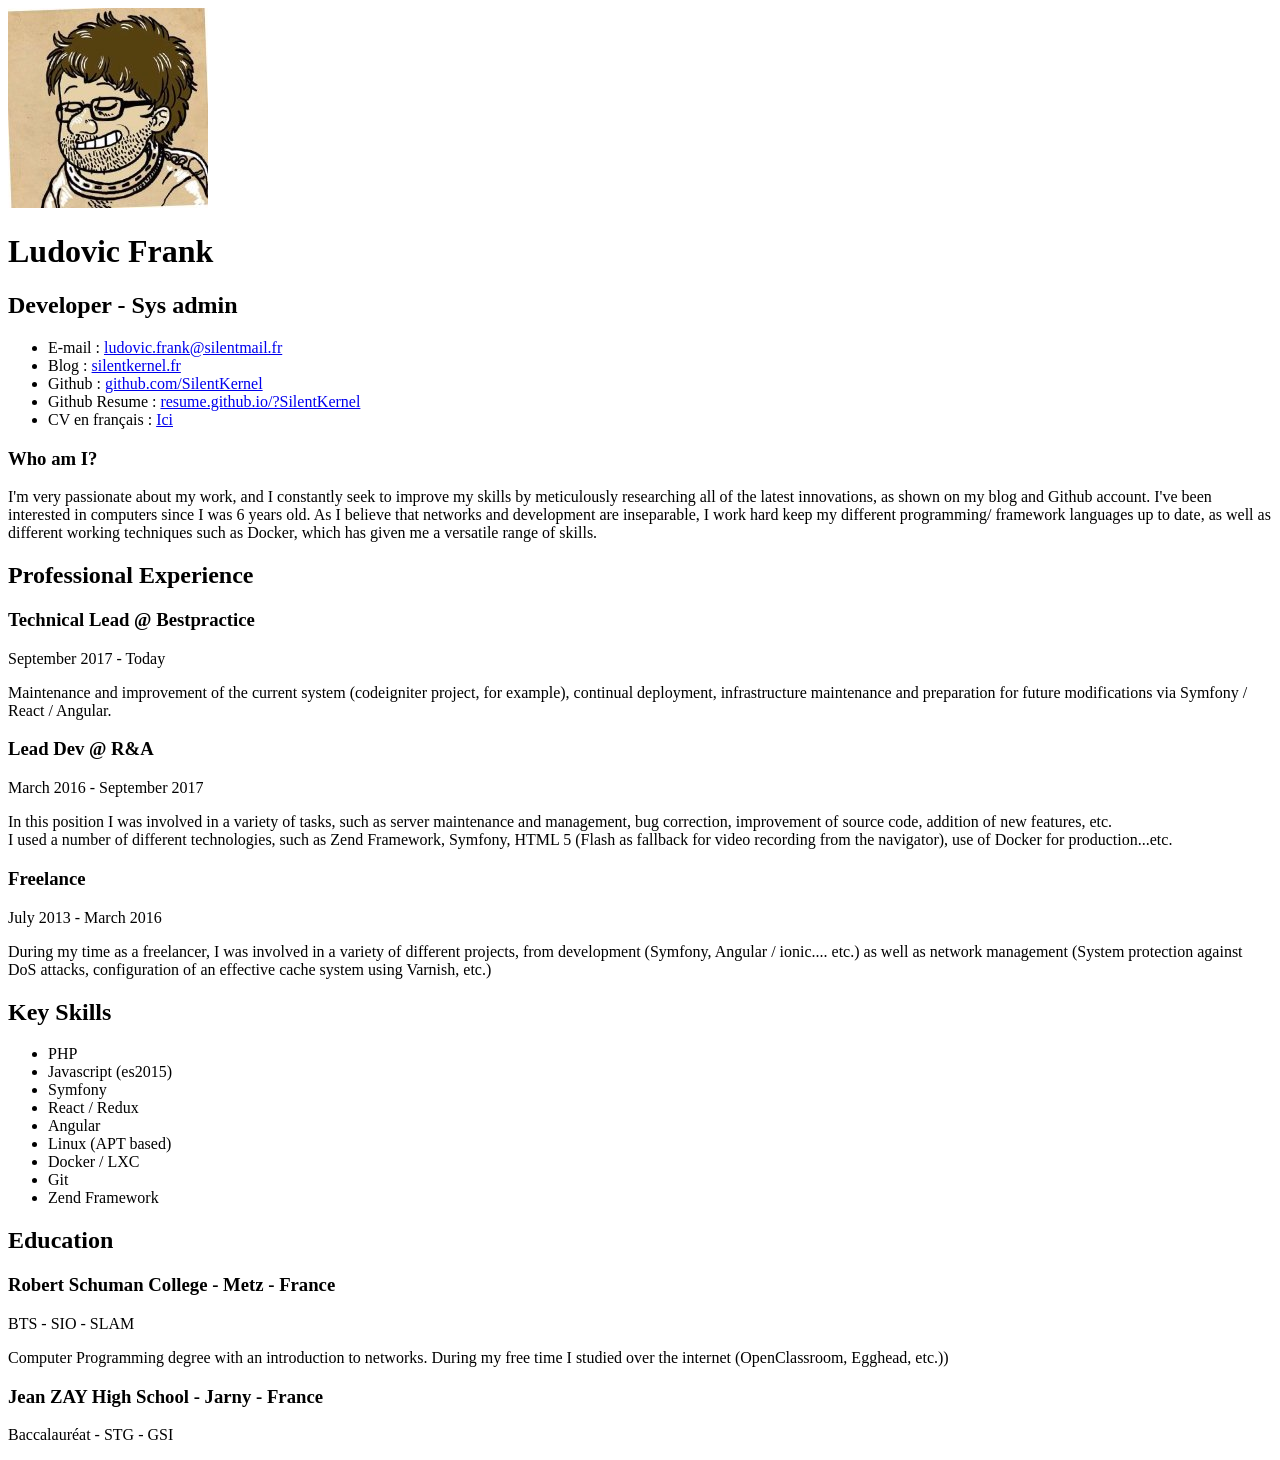
==== html/en.html @ 09b6369c "I uppercase" ====
<!DOCTYPE html>
<html lang="en">
<head>
<title>Ludovic Frank - Resume</title>

<meta name="viewport" content="width=device-width"/>
<meta name="description" content="Le Curriculum Vitae (CV) de Ludovic Frank."/>
<meta charset="UTF-8"> 

<link type="text/css" rel="stylesheet" href="/style.min.css">
<link href='https://fonts.googleapis.com/css?family=Rokkitt:400,700|Lato:400,300' rel='stylesheet' type='text/css'>

<!--[if lt IE 9]>
<script src="//html5shiv.googlecode.com/svn/trunk/html5.js"></script>
<![endif]-->
</head>
<body id="top">
<div id="cv" class="instaFade">
	<div class="mainDetails">
		<div id="headshot" class="quickFade">
			<img src="headshot.jpg" alt="Ludovic Frank" />
		</div>
		
		<div id="name">
			<h1 class="quickFade delayTwo">Ludovic Frank</h1>
			<h2 class="quickFade delayThree">Developer - Sys admin</h2>
		</div>
		
		<div id="contactDetails" class="quickFade delayFour">
			<ul>
				<li>E-mail : <a href="mailto:ludovic.frank@silentmail.fr" target="_blank">ludovic.frank@silentmail.fr</a></li>
				<li>Blog : <a target="_blank" href="https://silentkernel.fr">silentkernel.fr</a></li>
				<li>
					Github 	: <a target="_blank" href="https://github.com/SilentKernel">github.com/SilentKernel</a>
				</li>
				<li>
					Github Resume : <a target="_blank" href="https://resume.github.io/?SilentKernel">resume.github.io/?SilentKernel</a>
				</li>
				<li>
					CV en français : <a href="/">Ici</a>
				</li>
			</ul>
		</div>
		<div class="clear"></div>
	</div>
	
	<div id="mainArea" class="quickFade delayFive">
		<section>
			<article>
				<div class="sectionTitle">
					<h1>Who am I?</h1>
				</div>
				
				<div class="sectionContent">
					<p>
						I'm very passionate about my work, and I constantly seek to improve my skills by meticulously researching all of the latest innovations, as shown on my blog and Github account. I've been interested in computers since I was 6 years old. As I believe that networks and development are inseparable, I work hard keep my different programming/ framework languages up to date, as well as different working techniques such as Docker, which has given me a versatile range of skills.
					</p>
				</div>
			</article>
			<div class="clear"></div>
		</section>
		
		
		<section>
			<div class="sectionTitle">
				<h1>Professional Experience</h1>
			</div>
			
			<div class="sectionContent">
				<article>
					<h3>Technical Lead @ Bestpractice</h2>
					<p class="subDetails">September 2017 - Today</p>
					<p>
						Maintenance and improvement of the current system (codeigniter project, for example), continual deployment, infrastructure maintenance and preparation for future modifications via Symfony / React / Angular.
					</p>
				</article>

				<article>
					<h3>Lead Dev @ R&#38;A</h2>
					<p class="subDetails">March 2016 - September 2017</p>
					<p>In this position I was involved in a variety of tasks, such as server maintenance and management, bug correction, improvement of source code, addition of new features, etc.<br/>
					I used a number of different technologies, such as Zend Framework, Symfony, HTML 5 (Flash as fallback for video recording from the navigator), use of Docker for production...etc.
					</p>
				</article>
				
				<article>
					<h3>Freelance</h3>
					<p class="subDetails">July 2013 - March 2016</p>
					<p>During my time as a freelancer, I was involved in a variety of different projects, from development (Symfony, Angular / ionic.... etc.) as well as network management (System protection against DoS attacks, configuration of an effective cache system using Varnish, etc.)</p>
				</article>
				
			</div>
			<div class="clear"></div>
		</section>
		
		
		<section>
			<div class="sectionTitle">
				<h1>Key Skills</h1>
			</div>
			
			<div class="sectionContent">
				<ul class="keySkills">
					<li>PHP</li>
					<li>Javascript (es2015)</li>
					<li>Symfony</li>
					<li>React / Redux</li>
					<li>Angular</li>
					<li>Linux (APT based)</li>
					<li>Docker / LXC</li>
					<li>Git</li>
					<li>Zend Framework</li>
				</ul>
			</div>
			<div class="clear"></div>
		</section>
		
		
		<section>
			<div class="sectionTitle">
				<h1>Education</h1>
			</div>
			
			<div class="sectionContent">
				<article>
					<h3>Robert Schuman College - Metz - France</h2>
					<p class="subDetails">BTS - SIO - SLAM</p>
					<p>Computer Programming degree with an introduction to networks. During my free time I studied over the internet (OpenClassroom, Egghead, etc.))</p>
				</article>
				
				<article>
					<h3>Jean ZAY High School - Jarny - France</h2>
					<p class="subDetails">Baccalauréat - STG - GSI</p>
				</article>
			</div>
			<div class="clear"></div>
		</section>
		
	</div>
</div>
<script async src="https://www.googletagmanager.com/gtag/js?id=UA-101511683-2"></script>
<!-- Piwik -->
<script type="text/javascript">
  var _paq = _paq || [];
  /* tracker methods like "setCustomDimension" should be called before "trackPageView" */
  _paq.push(['trackPageView']);
  _paq.push(['enableLinkTracking']);
  (function() {
    var u="//piwik.silentkernel.fr/";
    _paq.push(['setTrackerUrl', u+'piwik.php']);
    _paq.push(['setSiteId', '2']);
    var d=document, g=d.createElement('script'), s=d.getElementsByTagName('script')[0];
    g.type='text/javascript'; g.async=true; g.defer=true; g.src=u+'piwik.js'; s.parentNode.insertBefore(g,s);
  })();
</script>
<!-- End Piwik Code -->
<script>
  window.dataLayer = window.dataLayer || [];
  function gtag(){dataLayer.push(arguments)};
  gtag('js', new Date());

  gtag('config', 'UA-101511683-2');
</script>
</body>
</html>
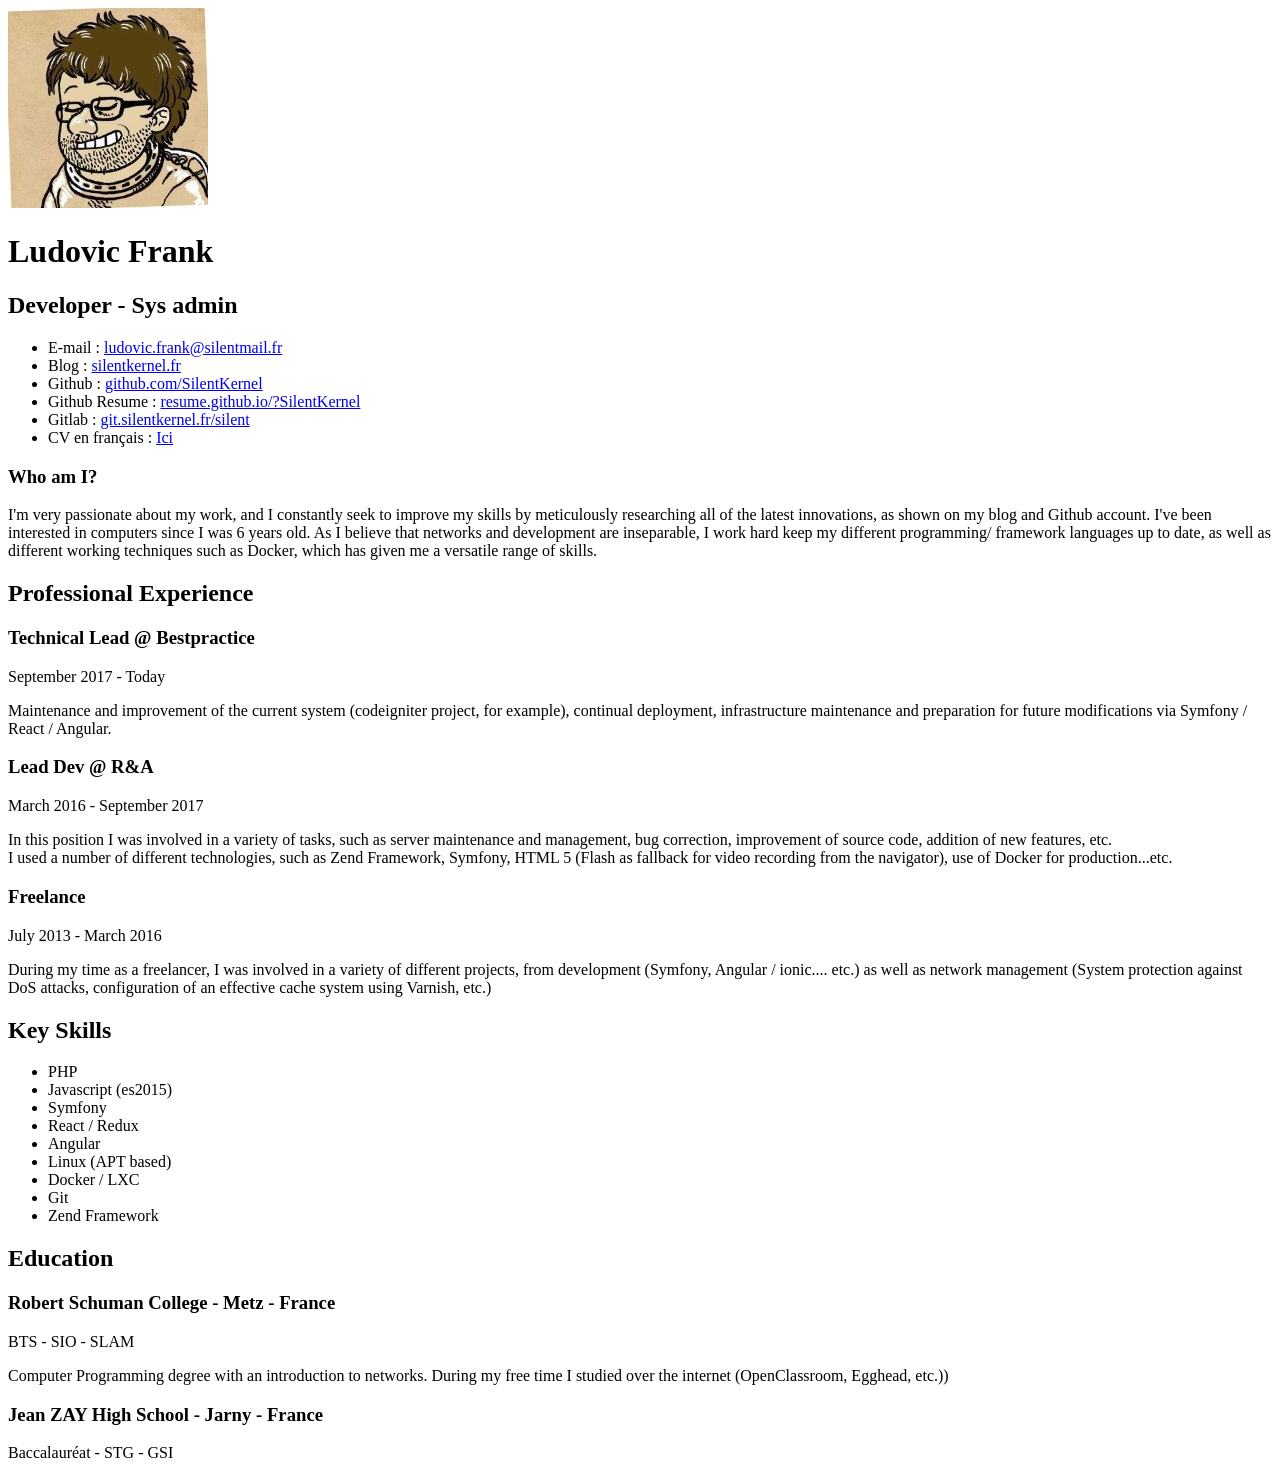
==== commit 4946ca9d: "Updated gitlab URL" ====
--- a/html/en.html
+++ b/html/en.html
@@ -1,165 +1,161 @@
-<!DOCTYPE html>
-<html lang="en">
-<head>
-<title>Ludovic Frank - Resume</title>
-
-<meta name="viewport" content="width=device-width"/>
-<meta name="description" content="Le Curriculum Vitae (CV) de Ludovic Frank."/>
-<meta charset="UTF-8"> 
-
-<link type="text/css" rel="stylesheet" href="/style.min.css">
-<link href='https://fonts.googleapis.com/css?family=Rokkitt:400,700|Lato:400,300' rel='stylesheet' type='text/css'>
-
-<!--[if lt IE 9]>
-<script src="//html5shiv.googlecode.com/svn/trunk/html5.js"></script>
-<![endif]-->
-</head>
-<body id="top">
-<div id="cv" class="instaFade">
-	<div class="mainDetails">
-		<div id="headshot" class="quickFade">
-			<img src="headshot.jpg" alt="Ludovic Frank" />
-		</div>
-		
-		<div id="name">
-			<h1 class="quickFade delayTwo">Ludovic Frank</h1>
-			<h2 class="quickFade delayThree">Developer - Sys admin</h2>
-		</div>
-		
-		<div id="contactDetails" class="quickFade delayFour">
-			<ul>
-				<li>E-mail : <a href="mailto:ludovic.frank@silentmail.fr" target="_blank">ludovic.frank@silentmail.fr</a></li>
-				<li>Blog : <a target="_blank" href="https://silentkernel.fr">silentkernel.fr</a></li>
-				<li>
-					Github 	: <a target="_blank" href="https://github.com/SilentKernel">github.com/SilentKernel</a>
-				</li>
-				<li>
-					Github Resume : <a target="_blank" href="https://resume.github.io/?SilentKernel">resume.github.io/?SilentKernel</a>
-				</li>
-				<li>
-					CV en français : <a href="/">Ici</a>
-				</li>
-			</ul>
-		</div>
-		<div class="clear"></div>
-	</div>
-	
-	<div id="mainArea" class="quickFade delayFive">
-		<section>
-			<article>
-				<div class="sectionTitle">
-					<h1>Who am I?</h1>
-				</div>
-				
-				<div class="sectionContent">
-					<p>
-						I'm very passionate about my work, and I constantly seek to improve my skills by meticulously researching all of the latest innovations, as shown on my blog and Github account. I've been interested in computers since I was 6 years old. As I believe that networks and development are inseparable, I work hard keep my different programming/ framework languages up to date, as well as different working techniques such as Docker, which has given me a versatile range of skills.
-					</p>
-				</div>
-			</article>
-			<div class="clear"></div>
-		</section>
-		
-		
-		<section>
-			<div class="sectionTitle">
-				<h1>Professional Experience</h1>
-			</div>
-			
-			<div class="sectionContent">
-				<article>
-					<h3>Technical Lead @ Bestpractice</h2>
-					<p class="subDetails">September 2017 - Today</p>
-					<p>
-						Maintenance and improvement of the current system (codeigniter project, for example), continual deployment, infrastructure maintenance and preparation for future modifications via Symfony / React / Angular.
-					</p>
-				</article>
-
-				<article>
-					<h3>Lead Dev @ R&#38;A</h2>
-					<p class="subDetails">March 2016 - September 2017</p>
-					<p>In this position I was involved in a variety of tasks, such as server maintenance and management, bug correction, improvement of source code, addition of new features, etc.<br/>
-					I used a number of different technologies, such as Zend Framework, Symfony, HTML 5 (Flash as fallback for video recording from the navigator), use of Docker for production...etc.
-					</p>
-				</article>
-				
-				<article>
-					<h3>Freelance</h3>
-					<p class="subDetails">July 2013 - March 2016</p>
-					<p>During my time as a freelancer, I was involved in a variety of different projects, from development (Symfony, Angular / ionic.... etc.) as well as network management (System protection against DoS attacks, configuration of an effective cache system using Varnish, etc.)</p>
-				</article>
-				
-			</div>
-			<div class="clear"></div>
-		</section>
-		
-		
-		<section>
-			<div class="sectionTitle">
-				<h1>Key Skills</h1>
-			</div>
-			
-			<div class="sectionContent">
-				<ul class="keySkills">
-					<li>PHP</li>
-					<li>Javascript (es2015)</li>
-					<li>Symfony</li>
-					<li>React / Redux</li>
-					<li>Angular</li>
-					<li>Linux (APT based)</li>
-					<li>Docker / LXC</li>
-					<li>Git</li>
-					<li>Zend Framework</li>
-				</ul>
-			</div>
-			<div class="clear"></div>
-		</section>
-		
-		
-		<section>
-			<div class="sectionTitle">
-				<h1>Education</h1>
-			</div>
-			
-			<div class="sectionContent">
-				<article>
-					<h3>Robert Schuman College - Metz - France</h2>
-					<p class="subDetails">BTS - SIO - SLAM</p>
-					<p>Computer Programming degree with an introduction to networks. During my free time I studied over the internet (OpenClassroom, Egghead, etc.))</p>
-				</article>
-				
-				<article>
-					<h3>Jean ZAY High School - Jarny - France</h2>
-					<p class="subDetails">Baccalauréat - STG - GSI</p>
-				</article>
-			</div>
-			<div class="clear"></div>
-		</section>
-		
-	</div>
-</div>
-<script async src="https://www.googletagmanager.com/gtag/js?id=UA-101511683-2"></script>
-<!-- Piwik -->
-<script type="text/javascript">
-  var _paq = _paq || [];
-  /* tracker methods like "setCustomDimension" should be called before "trackPageView" */
-  _paq.push(['trackPageView']);
-  _paq.push(['enableLinkTracking']);
-  (function() {
-    var u="//piwik.silentkernel.fr/";
-    _paq.push(['setTrackerUrl', u+'piwik.php']);
-    _paq.push(['setSiteId', '2']);
-    var d=document, g=d.createElement('script'), s=d.getElementsByTagName('script')[0];
-    g.type='text/javascript'; g.async=true; g.defer=true; g.src=u+'piwik.js'; s.parentNode.insertBefore(g,s);
-  })();
-</script>
-<!-- End Piwik Code -->
-<script>
-  window.dataLayer = window.dataLayer || [];
-  function gtag(){dataLayer.push(arguments)};
-  gtag('js', new Date());
-
-  gtag('config', 'UA-101511683-2');
-</script>
-</body>
-</html>+<!DOCTYPE html>
+<html lang="en">
+<head>
+<title>Ludovic Frank - Resume</title>
+
+<meta name="viewport" content="width=device-width"/>
+<meta name="description" content="Le Curriculum Vitae (CV) de Ludovic Frank."/>
+<meta charset="UTF-8"> 
+
+<link type="text/css" rel="stylesheet" href="/style.min.css">
+<link href='https://fonts.googleapis.com/css?family=Rokkitt:400,700|Lato:400,300' rel='stylesheet' type='text/css'>
+
+<!--[if lt IE 9]>
+<script src="//html5shiv.googlecode.com/svn/trunk/html5.js"></script>
+<![endif]-->
+</head>
+<body id="top">
+<div id="cv" class="instaFade">
+	<div class="mainDetails">
+		<div id="headshot" class="quickFade">
+			<img src="headshot.jpg" alt="Ludovic Frank" />
+		</div>
+		
+		<div id="name">
+			<h1 class="quickFade delayTwo">Ludovic Frank</h1>
+			<h2 class="quickFade delayThree">Developer - Sys admin</h2>
+		</div>
+		
+		<div id="contactDetails" class="quickFade delayFour">
+			<ul>
+				<li>E-mail : <a href="mailto:ludovic.frank@silentmail.fr" target="_blank">ludovic.frank@silentmail.fr</a></li>
+				<li>Blog : <a target="_blank" href="https://silentkernel.fr">silentkernel.fr</a></li>
+				<li>
+					Github 	: <a target="_blank" href="https://github.com/SilentKernel">github.com/SilentKernel</a>
+				</li>
+				<li>
+					Github Resume : <a target="_blank" href="https://resume.github.io/?SilentKernel">resume.github.io/?SilentKernel</a>
+				</li>
+				<li>
+					Gitlab 	: <a target="_blank" href="https://git.silentkernel.fr/silent">git.silentkernel.fr/silent</a>
+				</li>
+				<li>
+					CV en français : <a href="/">Ici</a>
+				</li>
+			</ul>
+		</div>
+		<div class="clear"></div>
+	</div>
+	
+	<div id="mainArea" class="quickFade delayFive">
+		<section>
+			<article>
+				<div class="sectionTitle">
+					<h1>Who am I?</h1>
+				</div>
+				
+				<div class="sectionContent">
+					<p>
+						I'm very passionate about my work, and I constantly seek to improve my skills by meticulously researching all of the latest innovations, as shown on my blog and Github account. I've been interested in computers since I was 6 years old. As I believe that networks and development are inseparable, I work hard keep my different programming/ framework languages up to date, as well as different working techniques such as Docker, which has given me a versatile range of skills.
+					</p>
+				</div>
+			</article>
+			<div class="clear"></div>
+		</section>
+		
+		
+		<section>
+			<div class="sectionTitle">
+				<h1>Professional Experience</h1>
+			</div>
+			
+			<div class="sectionContent">
+				<article>
+					<h3>Technical Lead @ Bestpractice</h2>
+					<p class="subDetails">September 2017 - Today</p>
+					<p>
+						Maintenance and improvement of the current system (codeigniter project, for example), continual deployment, infrastructure maintenance and preparation for future modifications via Symfony / React / Angular.
+					</p>
+				</article>
+
+				<article>
+					<h3>Lead Dev @ R&#38;A</h2>
+					<p class="subDetails">March 2016 - September 2017</p>
+					<p>In this position I was involved in a variety of tasks, such as server maintenance and management, bug correction, improvement of source code, addition of new features, etc.<br/>
+					I used a number of different technologies, such as Zend Framework, Symfony, HTML 5 (Flash as fallback for video recording from the navigator), use of Docker for production...etc.
+					</p>
+				</article>
+				
+				<article>
+					<h3>Freelance</h3>
+					<p class="subDetails">July 2013 - March 2016</p>
+					<p>During my time as a freelancer, I was involved in a variety of different projects, from development (Symfony, Angular / ionic.... etc.) as well as network management (System protection against DoS attacks, configuration of an effective cache system using Varnish, etc.)</p>
+				</article>
+				
+			</div>
+			<div class="clear"></div>
+		</section>
+		
+		
+		<section>
+			<div class="sectionTitle">
+				<h1>Key Skills</h1>
+			</div>
+			
+			<div class="sectionContent">
+				<ul class="keySkills">
+					<li>PHP</li>
+					<li>Javascript (es2015)</li>
+					<li>Symfony</li>
+					<li>React / Redux</li>
+					<li>Angular</li>
+					<li>Linux (APT based)</li>
+					<li>Docker / LXC</li>
+					<li>Git</li>
+					<li>Zend Framework</li>
+				</ul>
+			</div>
+			<div class="clear"></div>
+		</section>
+		
+		
+		<section>
+			<div class="sectionTitle">
+				<h1>Education</h1>
+			</div>
+			
+			<div class="sectionContent">
+				<article>
+					<h3>Robert Schuman College - Metz - France</h2>
+					<p class="subDetails">BTS - SIO - SLAM</p>
+					<p>Computer Programming degree with an introduction to networks. During my free time I studied over the internet (OpenClassroom, Egghead, etc.))</p>
+				</article>
+				
+				<article>
+					<h3>Jean ZAY High School - Jarny - France</h2>
+					<p class="subDetails">Baccalauréat - STG - GSI</p>
+				</article>
+			</div>
+			<div class="clear"></div>
+		</section>
+		
+	</div>
+</div>
+<script async src="https://www.googletagmanager.com/gtag/js?id=UA-101511683-2"></script>
+<!-- Piwik -->
+<script type="text/javascript">
+  var _paq = _paq || [];
+  /* tracker methods like "setCustomDimension" should be called before "trackPageView" */
+  _paq.push(['trackPageView']);
+  _paq.push(['enableLinkTracking']);
+  (function() {
+    var u="//piwik.silentkernel.fr/";
+    _paq.push(['setTrackerUrl', u+'piwik.php']);
+    _paq.push(['setSiteId', '2']);
+    var d=document, g=d.createElement('script'), s=d.getElementsByTagName('script')[0];
+    g.type='text/javascript'; g.async=true; g.defer=true; g.src=u+'piwik.js'; s.parentNode.insertBefore(g,s);
+  })();
+</script>
+<!-- End Piwik Code -->
+</body>
+</html>
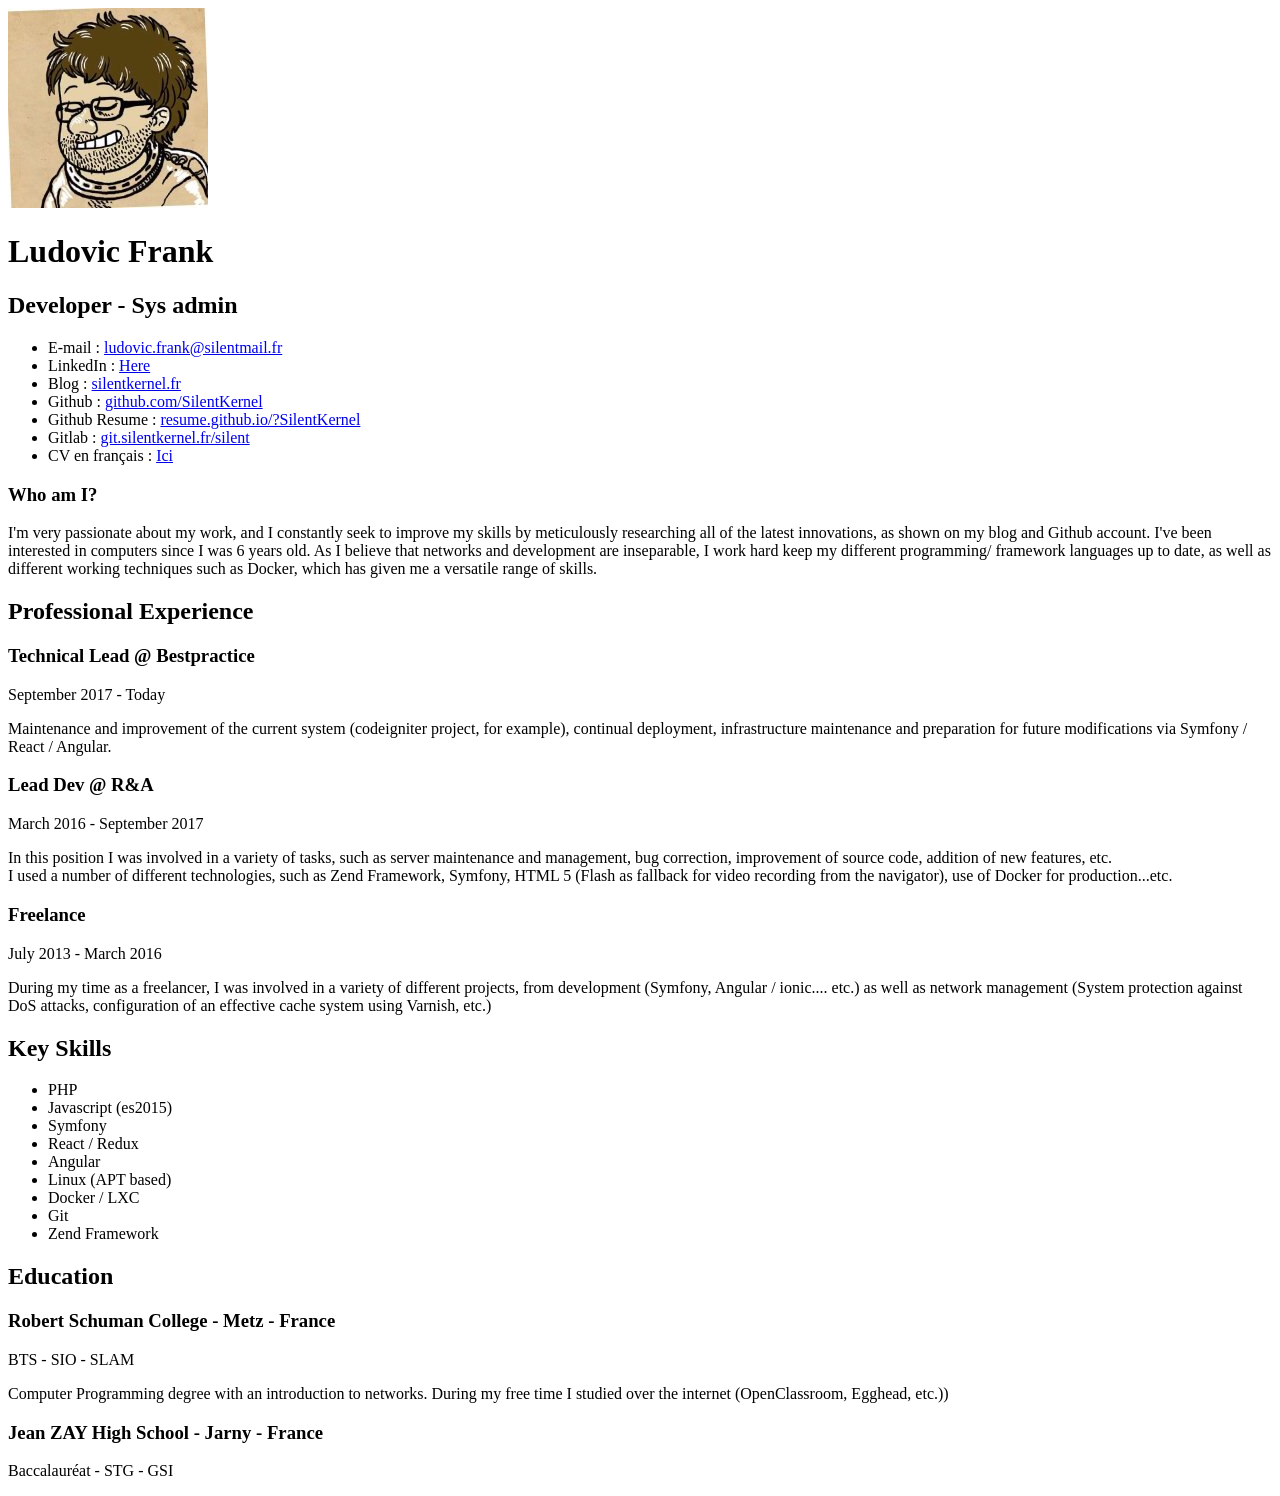
==== commit c05e6eeb: "Added linked in" ====
--- a/html/en.html
+++ b/html/en.html
@@ -1,161 +1,162 @@
-<!DOCTYPE html>
-<html lang="en">
-<head>
-<title>Ludovic Frank - Resume</title>
-
-<meta name="viewport" content="width=device-width"/>
-<meta name="description" content="Le Curriculum Vitae (CV) de Ludovic Frank."/>
-<meta charset="UTF-8"> 
-
-<link type="text/css" rel="stylesheet" href="/style.min.css">
-<link href='https://fonts.googleapis.com/css?family=Rokkitt:400,700|Lato:400,300' rel='stylesheet' type='text/css'>
-
-<!--[if lt IE 9]>
-<script src="//html5shiv.googlecode.com/svn/trunk/html5.js"></script>
-<![endif]-->
-</head>
-<body id="top">
-<div id="cv" class="instaFade">
-	<div class="mainDetails">
-		<div id="headshot" class="quickFade">
-			<img src="headshot.jpg" alt="Ludovic Frank" />
-		</div>
-		
-		<div id="name">
-			<h1 class="quickFade delayTwo">Ludovic Frank</h1>
-			<h2 class="quickFade delayThree">Developer - Sys admin</h2>
-		</div>
-		
-		<div id="contactDetails" class="quickFade delayFour">
-			<ul>
-				<li>E-mail : <a href="mailto:ludovic.frank@silentmail.fr" target="_blank">ludovic.frank@silentmail.fr</a></li>
-				<li>Blog : <a target="_blank" href="https://silentkernel.fr">silentkernel.fr</a></li>
-				<li>
-					Github 	: <a target="_blank" href="https://github.com/SilentKernel">github.com/SilentKernel</a>
-				</li>
-				<li>
-					Github Resume : <a target="_blank" href="https://resume.github.io/?SilentKernel">resume.github.io/?SilentKernel</a>
-				</li>
-				<li>
-					Gitlab 	: <a target="_blank" href="https://git.silentkernel.fr/silent">git.silentkernel.fr/silent</a>
-				</li>
-				<li>
-					CV en français : <a href="/">Ici</a>
-				</li>
-			</ul>
-		</div>
-		<div class="clear"></div>
-	</div>
-	
-	<div id="mainArea" class="quickFade delayFive">
-		<section>
-			<article>
-				<div class="sectionTitle">
-					<h1>Who am I?</h1>
-				</div>
-				
-				<div class="sectionContent">
-					<p>
-						I'm very passionate about my work, and I constantly seek to improve my skills by meticulously researching all of the latest innovations, as shown on my blog and Github account. I've been interested in computers since I was 6 years old. As I believe that networks and development are inseparable, I work hard keep my different programming/ framework languages up to date, as well as different working techniques such as Docker, which has given me a versatile range of skills.
-					</p>
-				</div>
-			</article>
-			<div class="clear"></div>
-		</section>
-		
-		
-		<section>
-			<div class="sectionTitle">
-				<h1>Professional Experience</h1>
-			</div>
-			
-			<div class="sectionContent">
-				<article>
-					<h3>Technical Lead @ Bestpractice</h2>
-					<p class="subDetails">September 2017 - Today</p>
-					<p>
-						Maintenance and improvement of the current system (codeigniter project, for example), continual deployment, infrastructure maintenance and preparation for future modifications via Symfony / React / Angular.
-					</p>
-				</article>
-
-				<article>
-					<h3>Lead Dev @ R&#38;A</h2>
-					<p class="subDetails">March 2016 - September 2017</p>
-					<p>In this position I was involved in a variety of tasks, such as server maintenance and management, bug correction, improvement of source code, addition of new features, etc.<br/>
-					I used a number of different technologies, such as Zend Framework, Symfony, HTML 5 (Flash as fallback for video recording from the navigator), use of Docker for production...etc.
-					</p>
-				</article>
-				
-				<article>
-					<h3>Freelance</h3>
-					<p class="subDetails">July 2013 - March 2016</p>
-					<p>During my time as a freelancer, I was involved in a variety of different projects, from development (Symfony, Angular / ionic.... etc.) as well as network management (System protection against DoS attacks, configuration of an effective cache system using Varnish, etc.)</p>
-				</article>
-				
-			</div>
-			<div class="clear"></div>
-		</section>
-		
-		
-		<section>
-			<div class="sectionTitle">
-				<h1>Key Skills</h1>
-			</div>
-			
-			<div class="sectionContent">
-				<ul class="keySkills">
-					<li>PHP</li>
-					<li>Javascript (es2015)</li>
-					<li>Symfony</li>
-					<li>React / Redux</li>
-					<li>Angular</li>
-					<li>Linux (APT based)</li>
-					<li>Docker / LXC</li>
-					<li>Git</li>
-					<li>Zend Framework</li>
-				</ul>
-			</div>
-			<div class="clear"></div>
-		</section>
-		
-		
-		<section>
-			<div class="sectionTitle">
-				<h1>Education</h1>
-			</div>
-			
-			<div class="sectionContent">
-				<article>
-					<h3>Robert Schuman College - Metz - France</h2>
-					<p class="subDetails">BTS - SIO - SLAM</p>
-					<p>Computer Programming degree with an introduction to networks. During my free time I studied over the internet (OpenClassroom, Egghead, etc.))</p>
-				</article>
-				
-				<article>
-					<h3>Jean ZAY High School - Jarny - France</h2>
-					<p class="subDetails">Baccalauréat - STG - GSI</p>
-				</article>
-			</div>
-			<div class="clear"></div>
-		</section>
-		
-	</div>
-</div>
-<script async src="https://www.googletagmanager.com/gtag/js?id=UA-101511683-2"></script>
-<!-- Piwik -->
-<script type="text/javascript">
-  var _paq = _paq || [];
-  /* tracker methods like "setCustomDimension" should be called before "trackPageView" */
-  _paq.push(['trackPageView']);
-  _paq.push(['enableLinkTracking']);
-  (function() {
-    var u="//piwik.silentkernel.fr/";
-    _paq.push(['setTrackerUrl', u+'piwik.php']);
-    _paq.push(['setSiteId', '2']);
-    var d=document, g=d.createElement('script'), s=d.getElementsByTagName('script')[0];
-    g.type='text/javascript'; g.async=true; g.defer=true; g.src=u+'piwik.js'; s.parentNode.insertBefore(g,s);
-  })();
-</script>
-<!-- End Piwik Code -->
-</body>
-</html>
+<!DOCTYPE html>
+<html lang="en">
+<head>
+<title>Ludovic Frank - Resume</title>
+
+<meta name="viewport" content="width=device-width"/>
+<meta name="description" content="Le Curriculum Vitae (CV) de Ludovic Frank."/>
+<meta charset="UTF-8"> 
+
+<link type="text/css" rel="stylesheet" href="/style.min.css">
+<link href='https://fonts.googleapis.com/css?family=Rokkitt:400,700|Lato:400,300' rel='stylesheet' type='text/css'>
+
+<!--[if lt IE 9]>
+<script src="//html5shiv.googlecode.com/svn/trunk/html5.js"></script>
+<![endif]-->
+</head>
+<body id="top">
+<div id="cv" class="instaFade">
+	<div class="mainDetails">
+		<div id="headshot" class="quickFade">
+			<img src="headshot.jpg" alt="Ludovic Frank" />
+		</div>
+		
+		<div id="name">
+			<h1 class="quickFade delayTwo">Ludovic Frank</h1>
+			<h2 class="quickFade delayThree">Developer - Sys admin</h2>
+		</div>
+		
+		<div id="contactDetails" class="quickFade delayFour">
+			<ul>
+				<li>E-mail : <a href="mailto:ludovic.frank@silentmail.fr" target="_blank">ludovic.frank@silentmail.fr</a></li>
+				<li>LinkedIn : <a target="_blank" href="https://www.linkedin.com/in/ludovic-frank-661a4879/">Here</a></li>
+				<li>Blog : <a target="_blank" href="https://silentkernel.fr">silentkernel.fr</a></li>
+				<li>
+					Github 	: <a target="_blank" href="https://github.com/SilentKernel">github.com/SilentKernel</a>
+				</li>
+				<li>
+					Github Resume : <a target="_blank" href="https://resume.github.io/?SilentKernel">resume.github.io/?SilentKernel</a>
+				</li>
+				<li>
+					Gitlab 	: <a target="_blank" href="https://git.silentkernel.fr/silent">git.silentkernel.fr/silent</a>
+				</li>
+				<li>
+					CV en français : <a href="/">Ici</a>
+				</li>
+			</ul>
+		</div>
+		<div class="clear"></div>
+	</div>
+	
+	<div id="mainArea" class="quickFade delayFive">
+		<section>
+			<article>
+				<div class="sectionTitle">
+					<h1>Who am I?</h1>
+				</div>
+				
+				<div class="sectionContent">
+					<p>
+						I'm very passionate about my work, and I constantly seek to improve my skills by meticulously researching all of the latest innovations, as shown on my blog and Github account. I've been interested in computers since I was 6 years old. As I believe that networks and development are inseparable, I work hard keep my different programming/ framework languages up to date, as well as different working techniques such as Docker, which has given me a versatile range of skills.
+					</p>
+				</div>
+			</article>
+			<div class="clear"></div>
+		</section>
+		
+		
+		<section>
+			<div class="sectionTitle">
+				<h1>Professional Experience</h1>
+			</div>
+			
+			<div class="sectionContent">
+				<article>
+					<h3>Technical Lead @ Bestpractice</h2>
+					<p class="subDetails">September 2017 - Today</p>
+					<p>
+						Maintenance and improvement of the current system (codeigniter project, for example), continual deployment, infrastructure maintenance and preparation for future modifications via Symfony / React / Angular.
+					</p>
+				</article>
+
+				<article>
+					<h3>Lead Dev @ R&#38;A</h2>
+					<p class="subDetails">March 2016 - September 2017</p>
+					<p>In this position I was involved in a variety of tasks, such as server maintenance and management, bug correction, improvement of source code, addition of new features, etc.<br/>
+					I used a number of different technologies, such as Zend Framework, Symfony, HTML 5 (Flash as fallback for video recording from the navigator), use of Docker for production...etc.
+					</p>
+				</article>
+				
+				<article>
+					<h3>Freelance</h3>
+					<p class="subDetails">July 2013 - March 2016</p>
+					<p>During my time as a freelancer, I was involved in a variety of different projects, from development (Symfony, Angular / ionic.... etc.) as well as network management (System protection against DoS attacks, configuration of an effective cache system using Varnish, etc.)</p>
+				</article>
+				
+			</div>
+			<div class="clear"></div>
+		</section>
+		
+		
+		<section>
+			<div class="sectionTitle">
+				<h1>Key Skills</h1>
+			</div>
+			
+			<div class="sectionContent">
+				<ul class="keySkills">
+					<li>PHP</li>
+					<li>Javascript (es2015)</li>
+					<li>Symfony</li>
+					<li>React / Redux</li>
+					<li>Angular</li>
+					<li>Linux (APT based)</li>
+					<li>Docker / LXC</li>
+					<li>Git</li>
+					<li>Zend Framework</li>
+				</ul>
+			</div>
+			<div class="clear"></div>
+		</section>
+		
+		
+		<section>
+			<div class="sectionTitle">
+				<h1>Education</h1>
+			</div>
+			
+			<div class="sectionContent">
+				<article>
+					<h3>Robert Schuman College - Metz - France</h2>
+					<p class="subDetails">BTS - SIO - SLAM</p>
+					<p>Computer Programming degree with an introduction to networks. During my free time I studied over the internet (OpenClassroom, Egghead, etc.))</p>
+				</article>
+				
+				<article>
+					<h3>Jean ZAY High School - Jarny - France</h2>
+					<p class="subDetails">Baccalauréat - STG - GSI</p>
+				</article>
+			</div>
+			<div class="clear"></div>
+		</section>
+		
+	</div>
+</div>
+<script async src="https://www.googletagmanager.com/gtag/js?id=UA-101511683-2"></script>
+<!-- Piwik -->
+<script type="text/javascript">
+  var _paq = _paq || [];
+  /* tracker methods like "setCustomDimension" should be called before "trackPageView" */
+  _paq.push(['trackPageView']);
+  _paq.push(['enableLinkTracking']);
+  (function() {
+    var u="//piwik.silentkernel.fr/";
+    _paq.push(['setTrackerUrl', u+'piwik.php']);
+    _paq.push(['setSiteId', '2']);
+    var d=document, g=d.createElement('script'), s=d.getElementsByTagName('script')[0];
+    g.type='text/javascript'; g.async=true; g.defer=true; g.src=u+'piwik.js'; s.parentNode.insertBefore(g,s);
+  })();
+</script>
+<!-- End Piwik Code -->
+</body>
+</html>
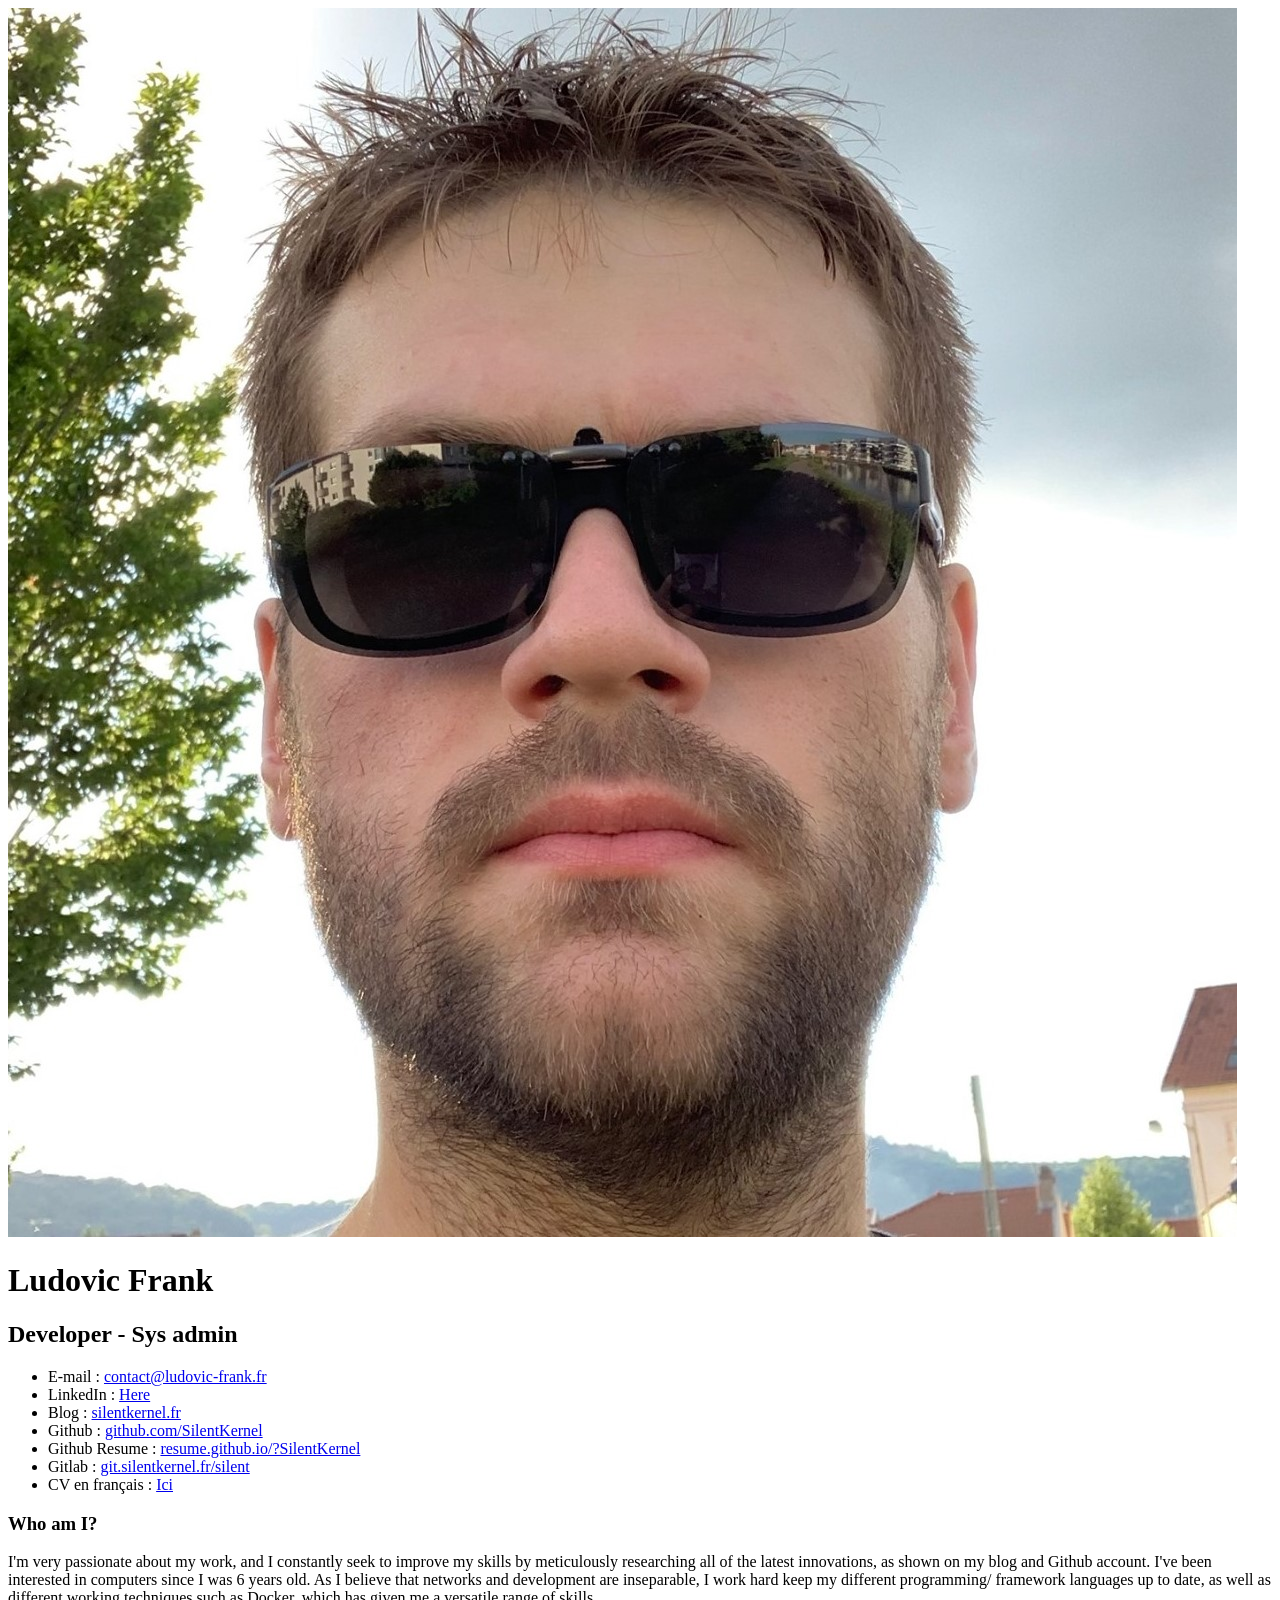
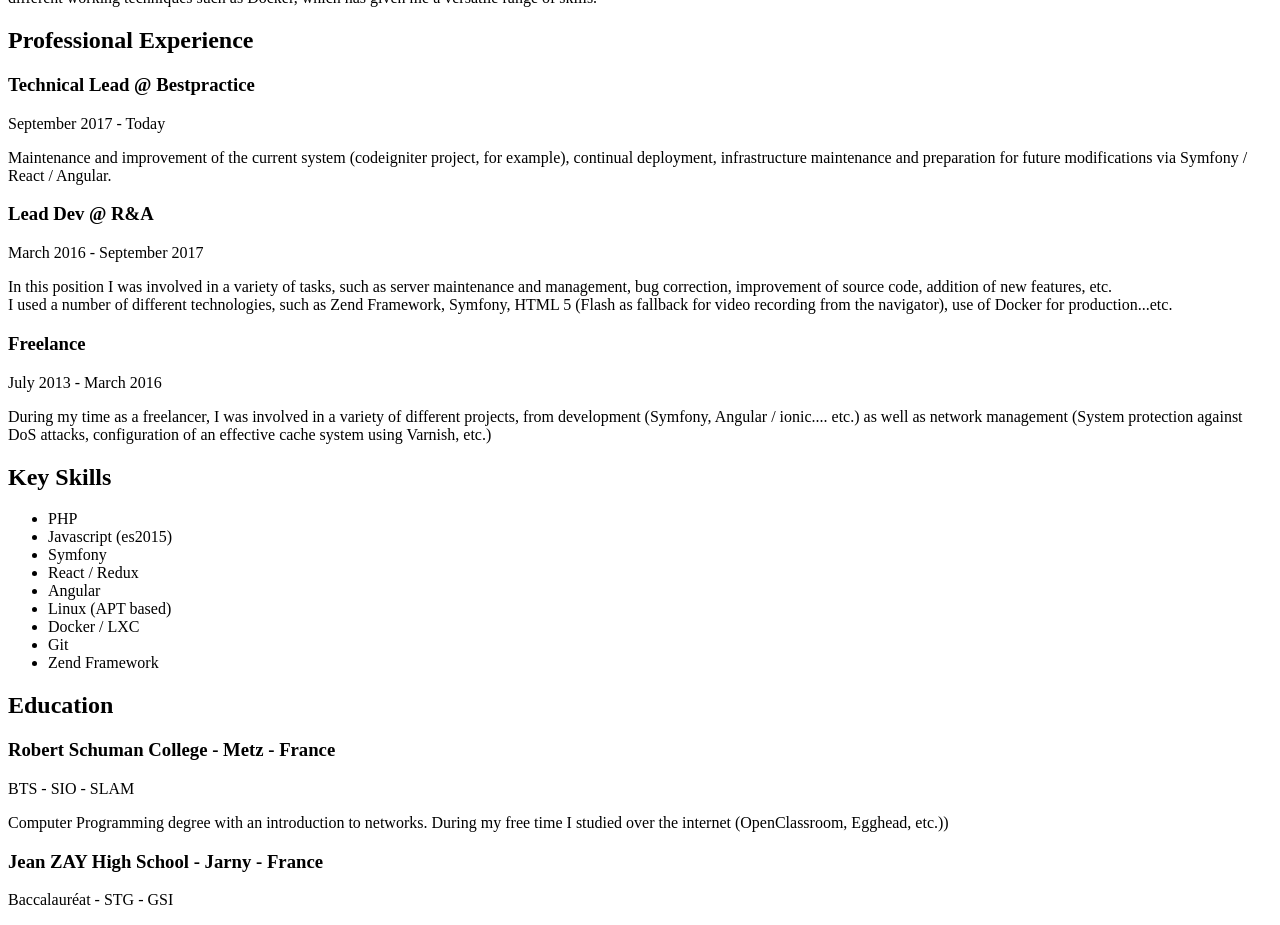
==== commit c1518b2b: "Updated photo and email" ====
--- a/html/en.html
+++ b/html/en.html
@@ -18,7 +18,7 @@
 <div id="cv" class="instaFade">
 	<div class="mainDetails">
 		<div id="headshot" class="quickFade">
-			<img src="headshot.jpg" alt="Ludovic Frank" />
+			<img src="photo.jpg" alt="Ludovic Frank" />
 		</div>
 		
 		<div id="name">
@@ -28,7 +28,7 @@
 		
 		<div id="contactDetails" class="quickFade delayFour">
 			<ul>
-				<li>E-mail : <a href="mailto:ludovic.frank@silentmail.fr" target="_blank">ludovic.frank@silentmail.fr</a></li>
+				<li>E-mail : <a href="mailto:ludovic.frank@silentmail.fr" target="_blank">contact@ludovic-frank.fr</a></li>
 				<li>LinkedIn : <a target="_blank" href="https://www.linkedin.com/in/ludovic-frank-661a4879/">Here</a></li>
 				<li>Blog : <a target="_blank" href="https://silentkernel.fr">silentkernel.fr</a></li>
 				<li>
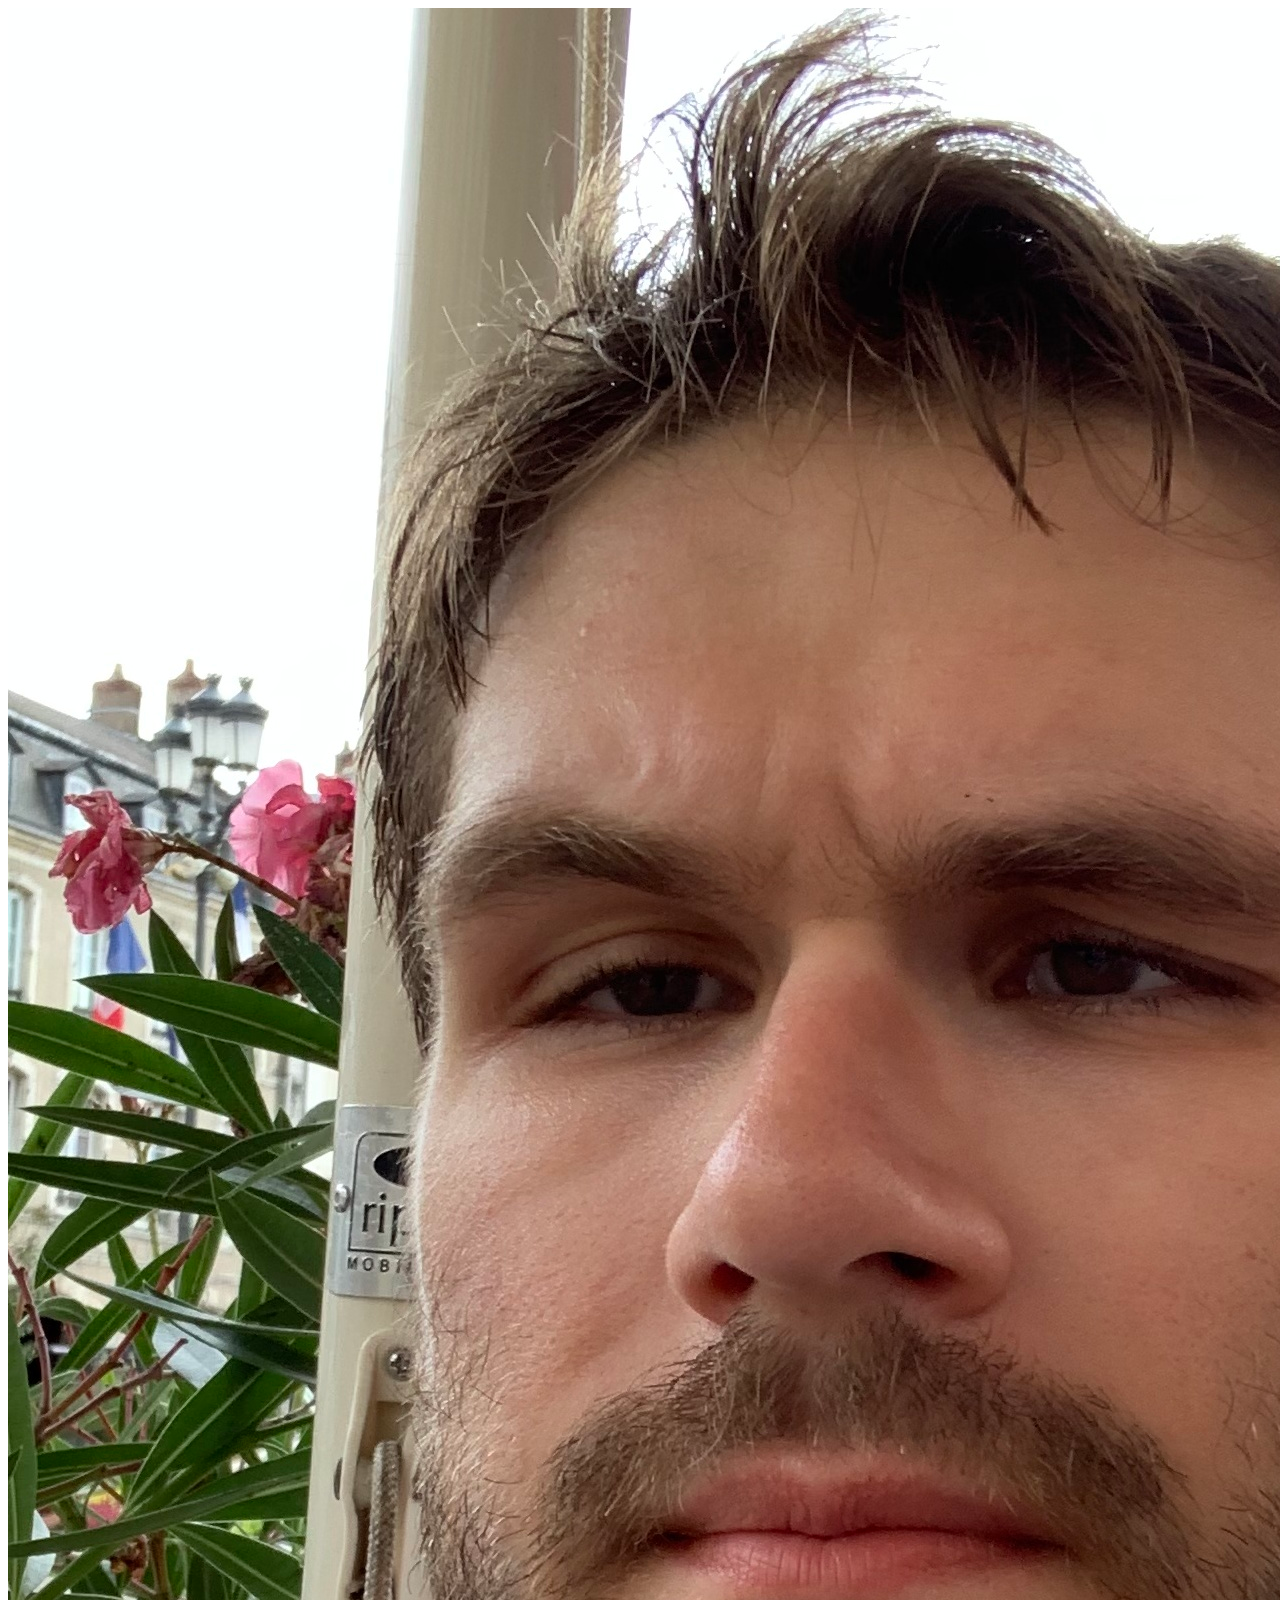
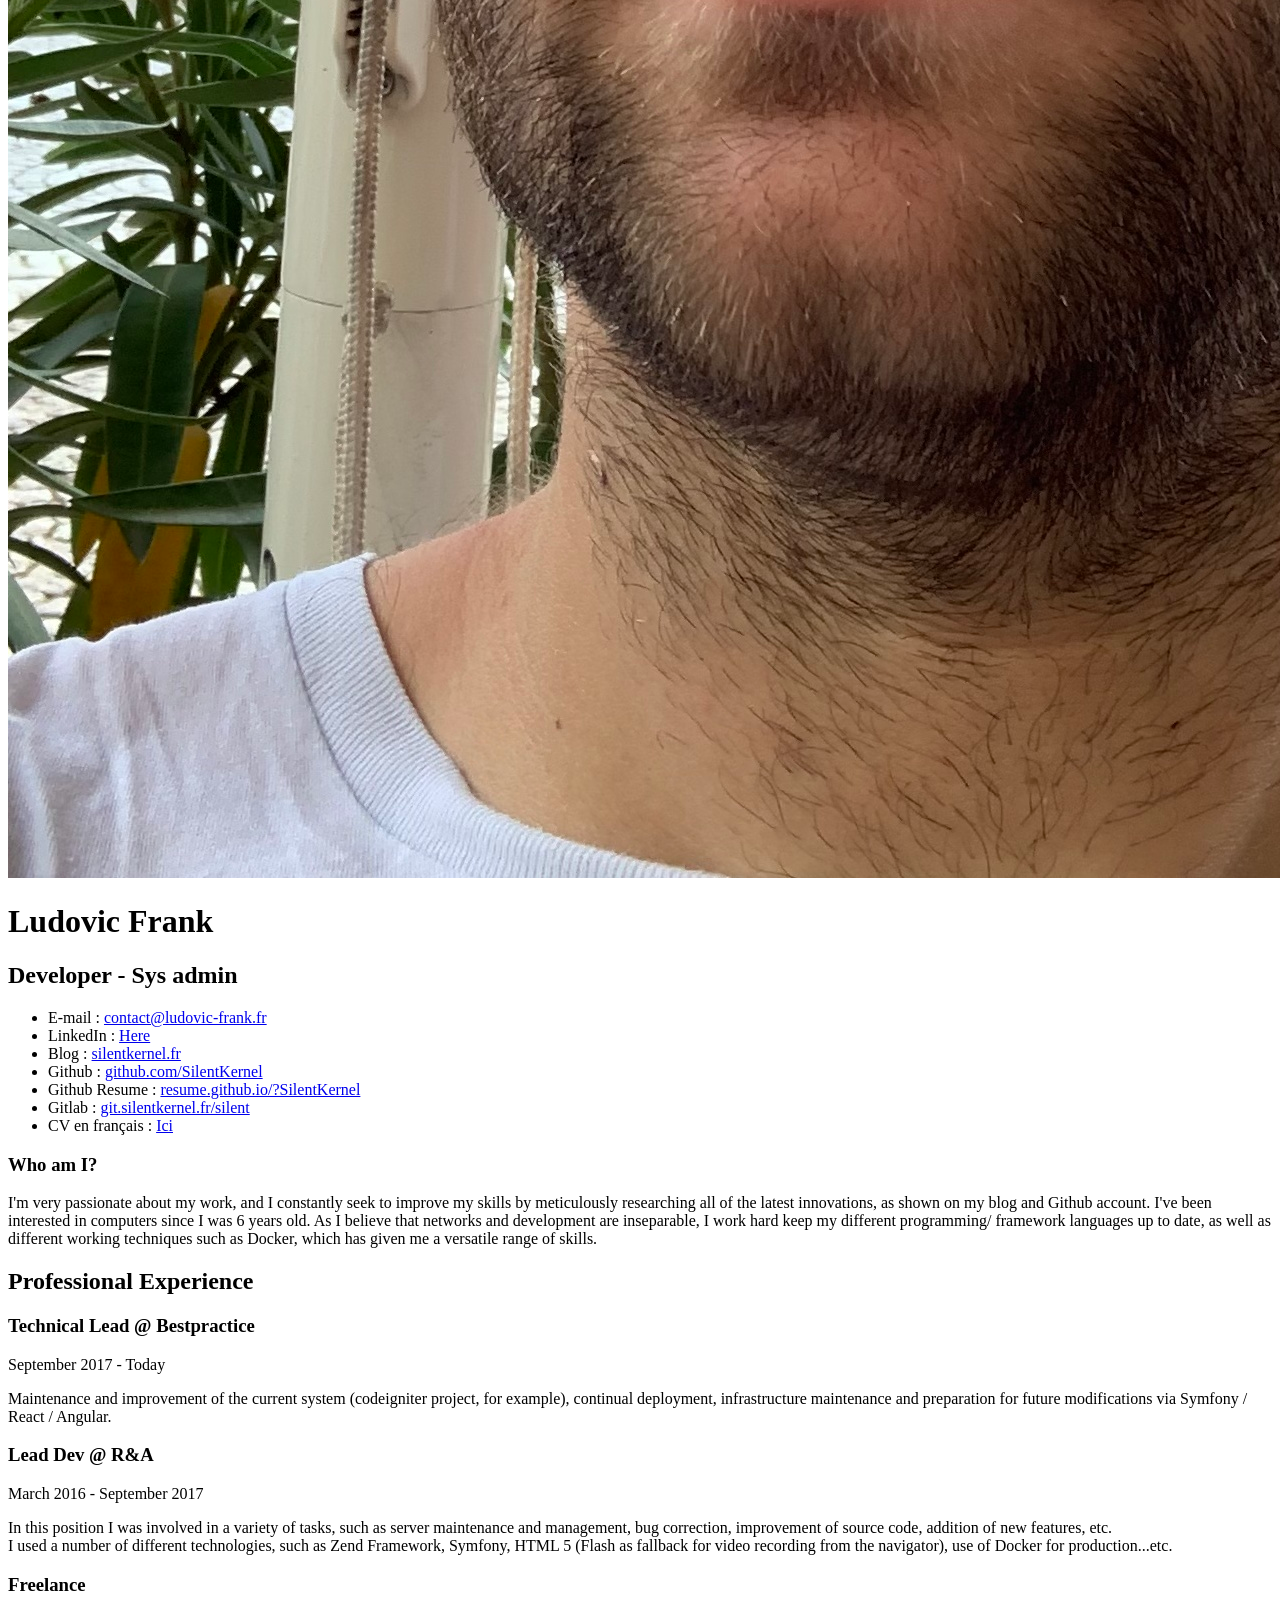
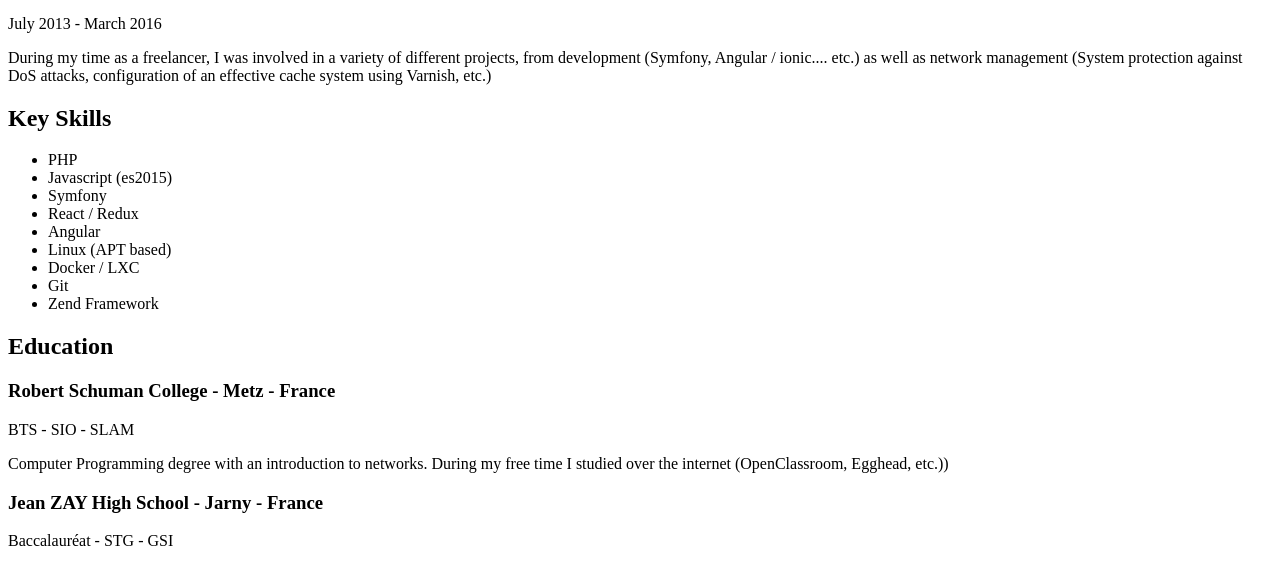
==== commit 6083a72b: "New photo 2019" ====
--- a/html/en.html
+++ b/html/en.html
@@ -18,7 +18,7 @@
 <div id="cv" class="instaFade">
 	<div class="mainDetails">
 		<div id="headshot" class="quickFade">
-			<img src="photo.jpg" alt="Ludovic Frank" />
+			<img src="photo-july-2019.jpg" alt="Ludovic Frank" />
 		</div>
 		
 		<div id="name">
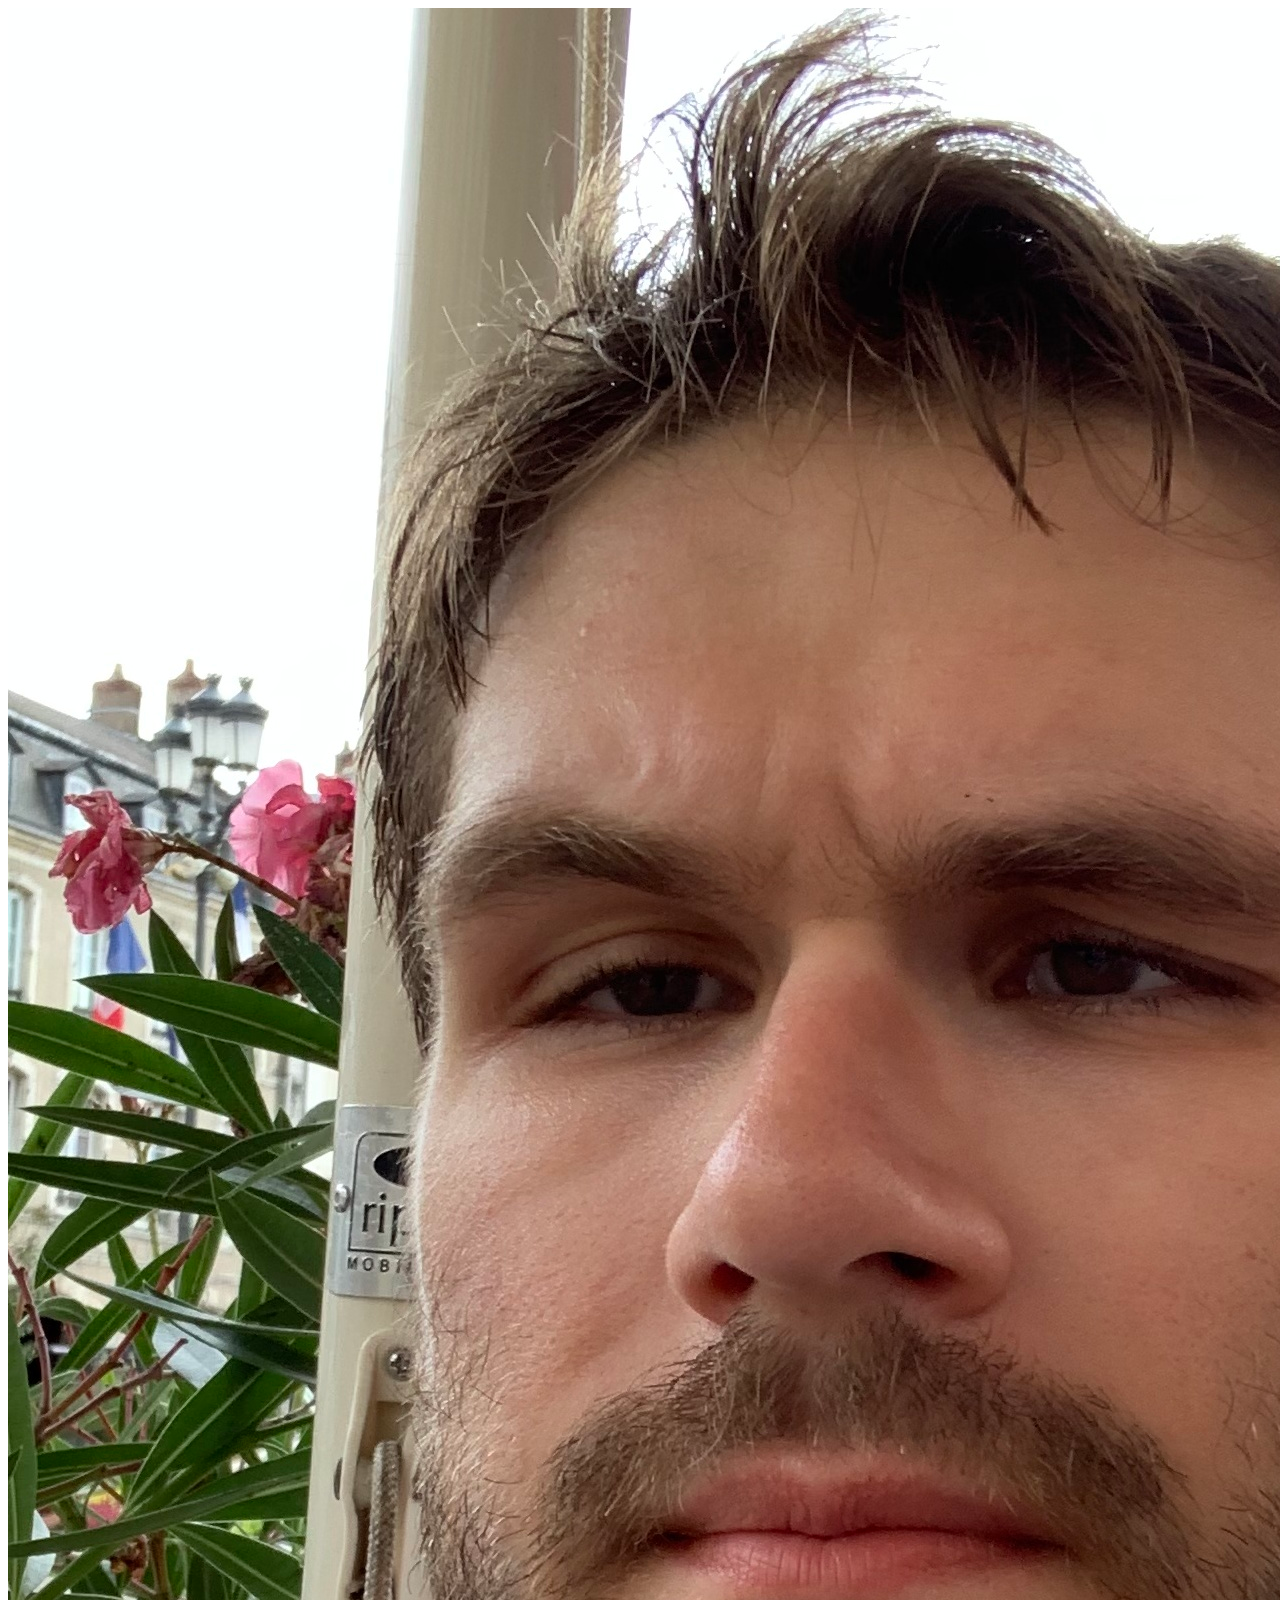
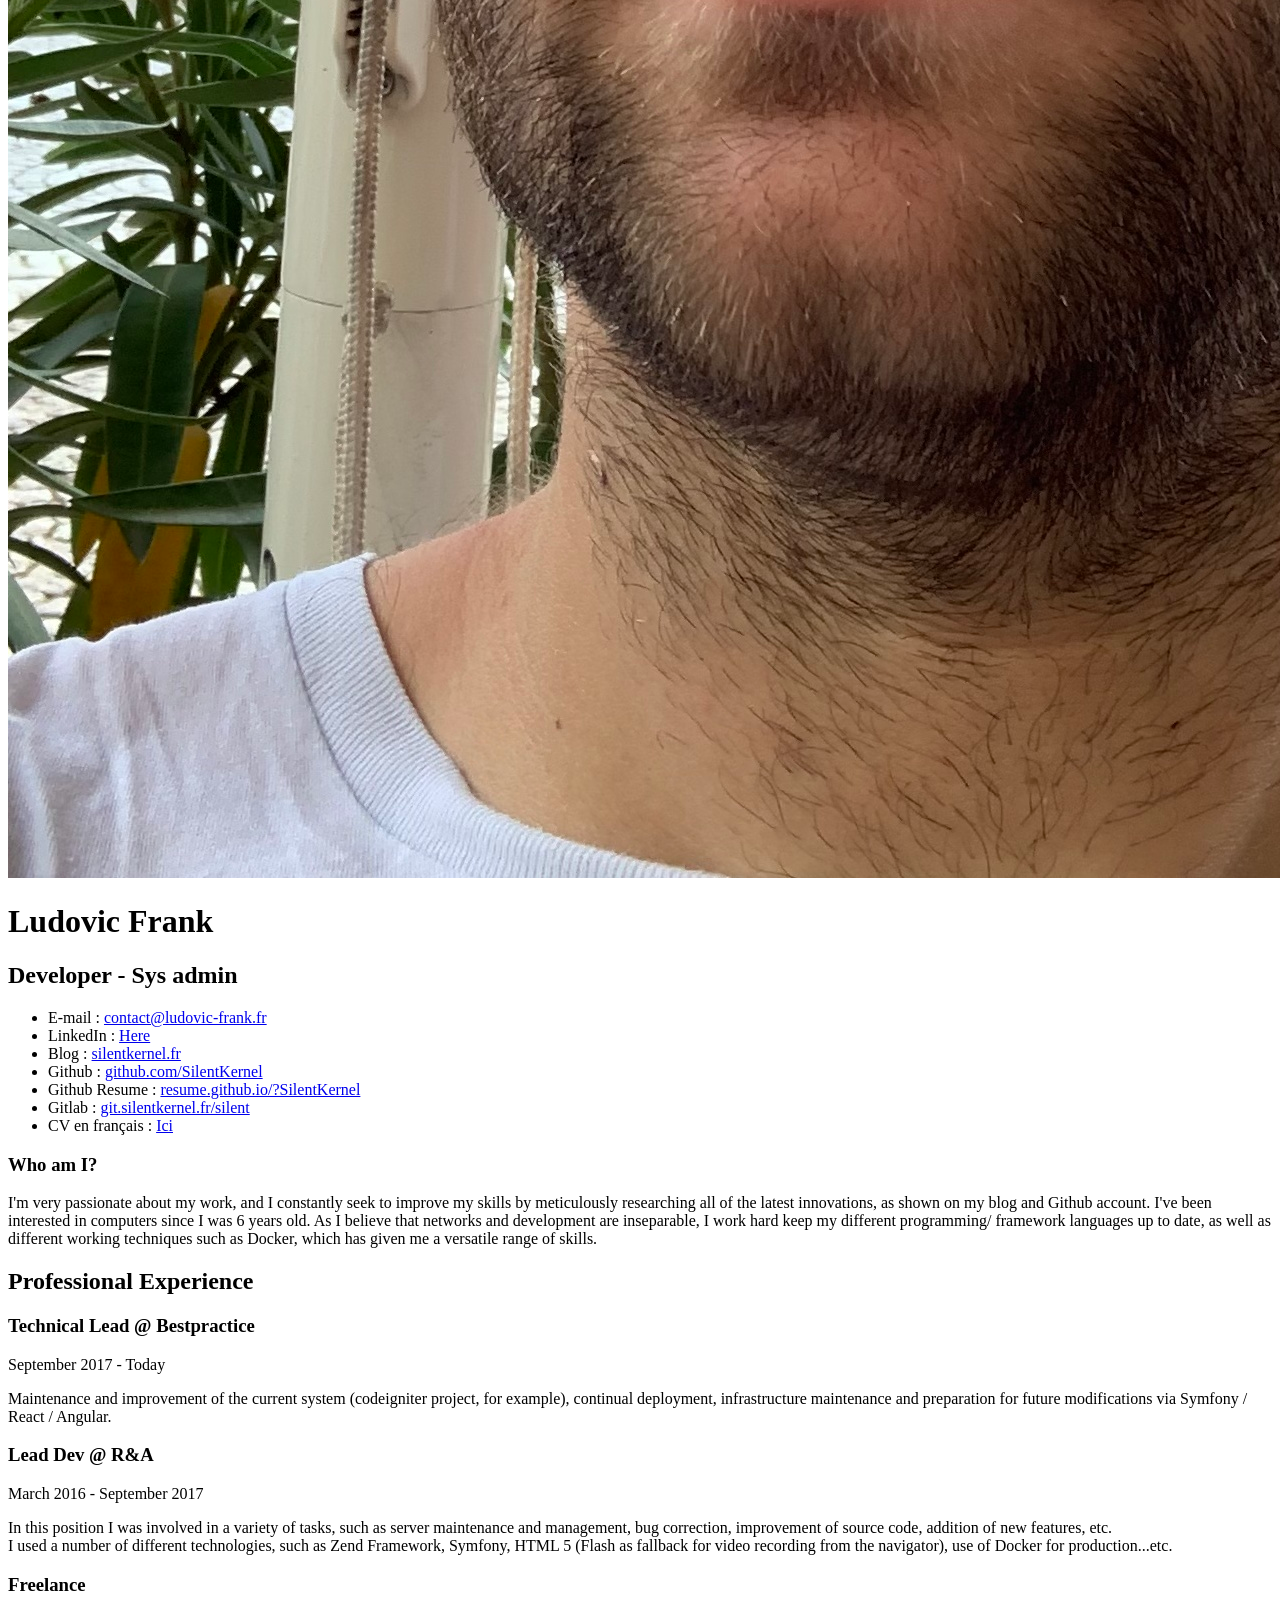
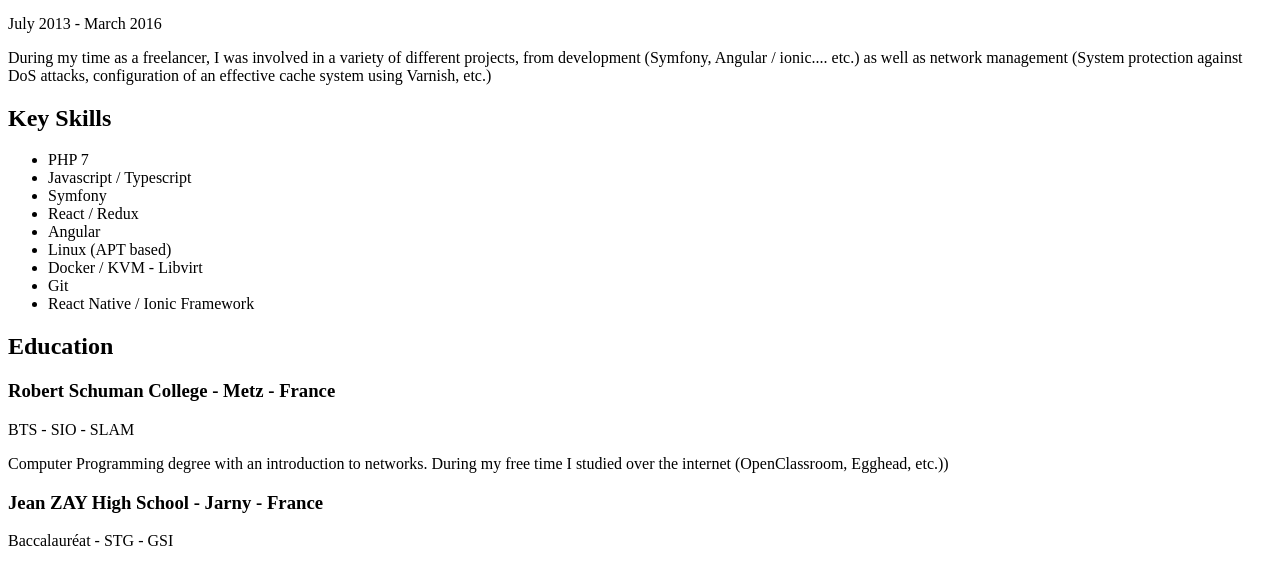
==== commit 993f8ccc: "Updated skills" ====
--- a/html/en.html
+++ b/html/en.html
@@ -105,15 +105,15 @@
 			
 			<div class="sectionContent">
 				<ul class="keySkills">
-					<li>PHP</li>
-					<li>Javascript (es2015)</li>
+					<li>PHP 7</li>
+					<li>Javascript / Typescript</li>
 					<li>Symfony</li>
 					<li>React / Redux</li>
 					<li>Angular</li>
 					<li>Linux (APT based)</li>
-					<li>Docker / LXC</li>
+					<li>Docker / KVM - Libvirt </li>
 					<li>Git</li>
-					<li>Zend Framework</li>
+					<li>React Native / Ionic Framework</li>
 				</ul>
 			</div>
 			<div class="clear"></div>
